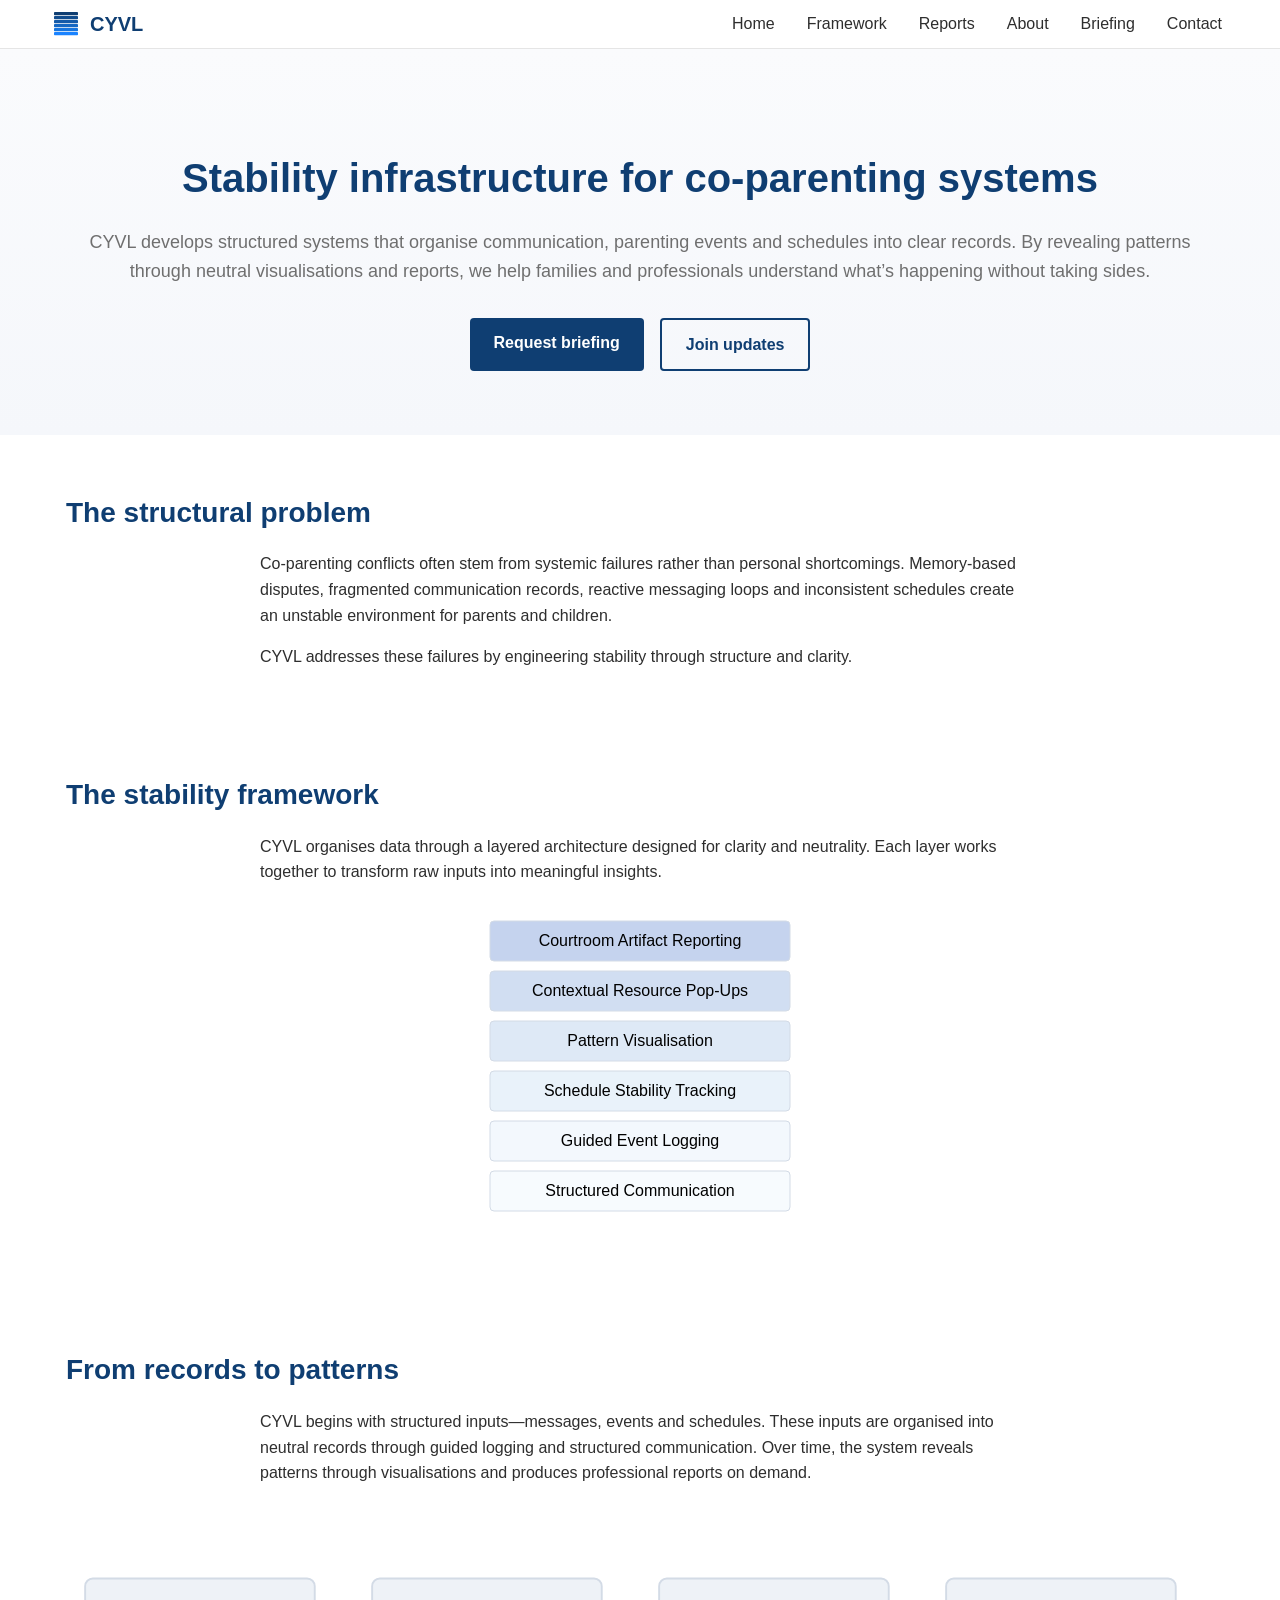
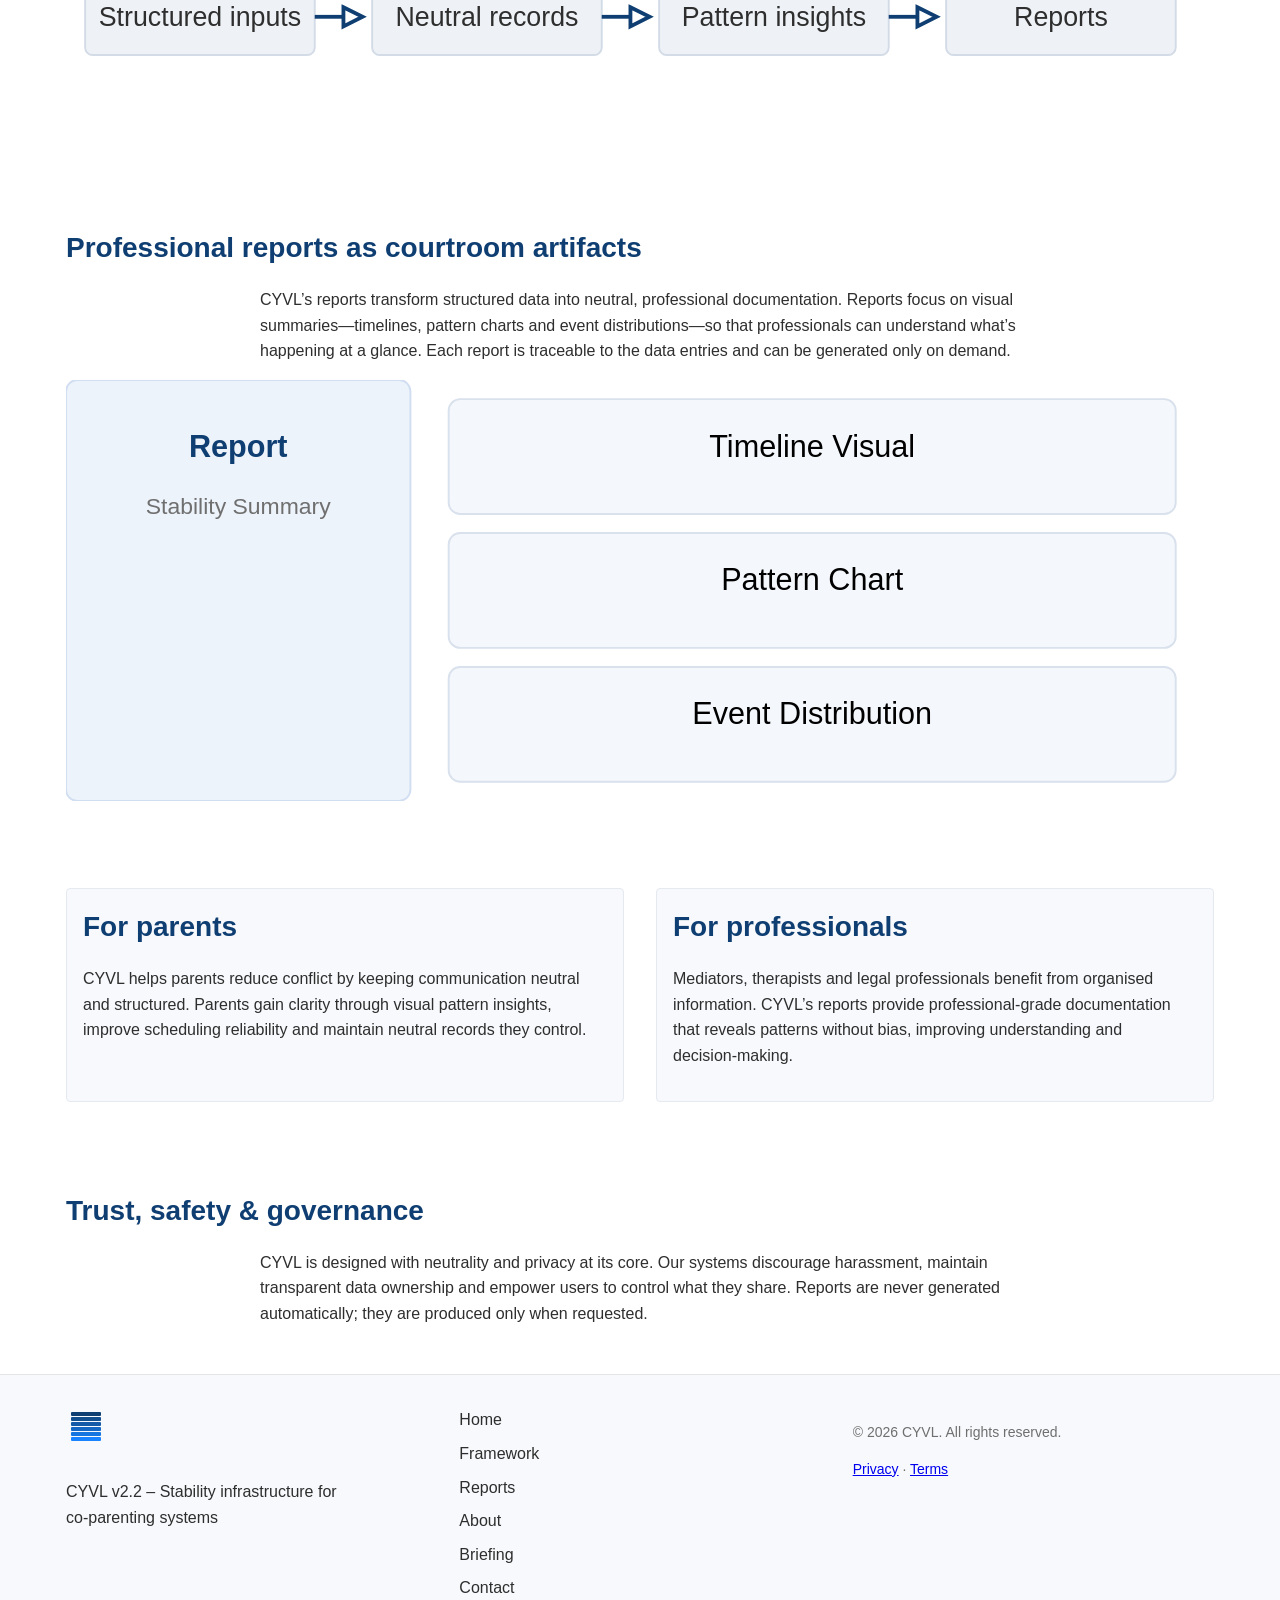
==== website/index.html @ 4f50bec2 "Add files via upload" ====
<!DOCTYPE html>
<html lang="en">
  <head>
    <meta charset="UTF-8">
    <meta http-equiv="X-UA-Compatible" content="IE=edge">
    <meta name="viewport" content="width=device-width, initial-scale=1.0">
    <title>CYVL – Stability Infrastructure for Co‑Parenting Systems</title>
    <meta name="description" content="Learn about CYVL’s structured approach to improving stability in co‑parenting systems through neutral communication, guided event logging, schedule tracking, pattern visualisation, contextual resources and professional reporting.">
    <!-- Open Graph Metadata -->
    <meta property="og:title" content="CYVL – Stability Infrastructure for Co‑Parenting Systems">
    <meta property="og:description" content="CYVL organises communication, schedules and events into structured data to reveal patterns and produce neutral, professional reports.">
    <meta property="og:type" content="website">
    <meta property="og:url" content="https://cyvl.org/">
    <meta property="og:image" content="/assets/cyvl-og.png">
    <link rel="icon" type="image/svg+xml" href="assets/favicon.svg">
    <link rel="stylesheet" href="styles.css">
    <!-- Structured Data -->
    <script type="application/ld+json">
    {
      "@context": "http://schema.org",
      "@type": "Organization",
      "name": "CYVL",
      "url": "https://cyvl.org/",
      "description": "CYVL develops structured systems that improve stability in co‑parenting by organising communication, schedules and events into neutral, pattern‑focused reports.",
      "sameAs": []
    }
    </script>
  </head>
  <body>
    <header class="site-header">
      <div class="container nav-container">
        <a href="index.html" class="brand">
          <img src="assets/logo.svg" alt="CYVL Logo" class="logo"/>
          <span class="brand-name">CYVL</span>
        </a>
        <nav class="nav">
          <ul>
            <li><a href="index.html">Home</a></li>
            <li><a href="framework.html">Framework</a></li>
            <li><a href="reports.html">Reports</a></li>
            <li><a href="about.html">About</a></li>
            <li><a href="briefing.html">Briefing</a></li>
            <li><a href="contact.html">Contact</a></li>
          </ul>
        </nav>
      </div>
    </header>
    <!-- Hero Section -->
    <main>
      <section class="hero">
        <div class="container hero-content">
          <h1>Stability infrastructure for co‑parenting systems</h1>
          <p>CYVL develops structured systems that organise communication, parenting events and schedules into clear records. By revealing patterns through neutral visualisations and reports, we help families and professionals understand what’s happening without taking sides.</p>
          <div class="cta-wrapper">
            <a class="btn primary" href="briefing.html">Request briefing</a>
            <a class="btn secondary" href="contact.html#updates">Join updates</a>
          </div>
        </div>
      </section>
      <!-- Structural Problem -->
      <section class="problem">
        <div class="container">
          <h2>The structural problem</h2>
          <p>Co‑parenting conflicts often stem from systemic failures rather than personal shortcomings. Memory‑based disputes, fragmented communication records, reactive messaging loops and inconsistent schedules create an unstable environment for parents and children.</p>
          <p>CYVL addresses these failures by engineering stability through structure and clarity.</p>
        </div>
      </section>
      <!-- Framework Introduction -->
      <section class="framework-intro">
        <div class="container">
          <h2>The stability framework</h2>
          <p>CYVL organises data through a layered architecture designed for clarity and neutrality. Each layer works together to transform raw inputs into meaningful insights.</p>
          <div class="diagram-container">
            <!-- Six-layer stack diagram -->
            <svg class="stack-diagram" viewBox="0 0 400 360" aria-labelledby="diagramTitle">
              <title id="diagramTitle">CYVL system layers</title>
              <!-- Background boxes -->
              <rect x="50" y="20" width="300" height="40" rx="4" class="layer layer6"/>
              <rect x="50" y="70" width="300" height="40" rx="4" class="layer layer5"/>
              <rect x="50" y="120" width="300" height="40" rx="4" class="layer layer4"/>
              <rect x="50" y="170" width="300" height="40" rx="4" class="layer layer3"/>
              <rect x="50" y="220" width="300" height="40" rx="4" class="layer layer2"/>
              <rect x="50" y="270" width="300" height="40" rx="4" class="layer layer1"/>
              <!-- Layer labels -->
              <text x="200" y="45" text-anchor="middle">Courtroom Artifact Reporting</text>
              <text x="200" y="95" text-anchor="middle">Contextual Resource Pop‑Ups</text>
              <text x="200" y="145" text-anchor="middle">Pattern Visualisation</text>
              <text x="200" y="195" text-anchor="middle">Schedule Stability Tracking</text>
              <text x="200" y="245" text-anchor="middle">Guided Event Logging</text>
              <text x="200" y="295" text-anchor="middle">Structured Communication</text>
            </svg>
          </div>
        </div>
      </section>
      <!-- How it works -->
      <section class="how-it-works">
        <div class="container">
          <h2>From records to patterns</h2>
          <p>CYVL begins with structured inputs—messages, events and schedules. These inputs are organised into neutral records through guided logging and structured communication. Over time, the system reveals patterns through visualisations and produces professional reports on demand.</p>
          <div class="pipeline-diagram">
            <svg viewBox="0 0 600 120" aria-labelledby="pipelineTitle" class="pipeline-svg">
              <title id="pipelineTitle">Data flow pipeline</title>
              <!-- Boxes -->
              <rect x="10" y="40" width="120" height="40" rx="4" class="pipeline-box"/>
              <rect x="160" y="40" width="120" height="40" rx="4" class="pipeline-box"/>
              <rect x="310" y="40" width="120" height="40" rx="4" class="pipeline-box"/>
              <rect x="460" y="40" width="120" height="40" rx="4" class="pipeline-box"/>
              <!-- Labels -->
              <text x="70" y="65" text-anchor="middle">Structured inputs</text>
              <text x="220" y="65" text-anchor="middle">Neutral records</text>
              <text x="370" y="65" text-anchor="middle">Pattern insights</text>
              <text x="520" y="65" text-anchor="middle">Reports</text>
              <!-- Arrows -->
              <polyline points="130,60 145,60" class="arrow"/>
              <polyline points="280,60 295,60" class="arrow"/>
              <polyline points="430,60 445,60" class="arrow"/>
              <polygon points="145,55 155,60 145,65" class="arrow"/>
              <polygon points="295,55 305,60 295,65" class="arrow"/>
              <polygon points="445,55 455,60 445,65" class="arrow"/>
            </svg>
          </div>
        </div>
      </section>
      <!-- Reports as moat -->
      <section class="reports-moat">
        <div class="container">
          <h2>Professional reports as courtroom artifacts</h2>
          <p>CYVL’s reports transform structured data into neutral, professional documentation. Reports focus on visual summaries—timelines, pattern charts and event distributions—so that professionals can understand what’s happening at a glance. Each report is traceable to the data entries and can be generated only on demand.</p>
          <div class="report-preview">
            <svg viewBox="0 0 600 220" class="report-svg" aria-labelledby="reportTitle">
              <title id="reportTitle">Report preview illustration</title>
              <!-- Cover -->
              <rect x="0" y="0" width="180" height="220" rx="6" class="report-cover"/>
              <text x="90" y="40" text-anchor="middle" class="report-title">Report</text>
              <text x="90" y="70" text-anchor="middle" class="report-subtitle">Stability Summary</text>
              <!-- Timeline panel -->
              <rect x="200" y="10" width="380" height="60" rx="6" class="report-panel"/>
              <text x="390" y="40" text-anchor="middle">Timeline Visual</text>
              <!-- Pattern panel -->
              <rect x="200" y="80" width="380" height="60" rx="6" class="report-panel"/>
              <text x="390" y="110" text-anchor="middle">Pattern Chart</text>
              <!-- Events panel -->
              <rect x="200" y="150" width="380" height="60" rx="6" class="report-panel"/>
              <text x="390" y="180" text-anchor="middle">Event Distribution</text>
            </svg>
          </div>
        </div>
      </section>
      <!-- Who it serves -->
      <section class="audience">
        <div class="container audience-grid">
          <div class="audience-item">
            <h2>For parents</h2>
            <p>CYVL helps parents reduce conflict by keeping communication neutral and structured. Parents gain clarity through visual pattern insights, improve scheduling reliability and maintain neutral records they control.</p>
          </div>
          <div class="audience-item">
            <h2>For professionals</h2>
            <p>Mediators, therapists and legal professionals benefit from organised information. CYVL’s reports provide professional‑grade documentation that reveals patterns without bias, improving understanding and decision‑making.</p>
          </div>
        </div>
      </section>
      <!-- Trust and Governance -->
      <section class="trust">
        <div class="container">
          <h2>Trust, safety &amp; governance</h2>
          <p>CYVL is designed with neutrality and privacy at its core. Our systems discourage harassment, maintain transparent data ownership and empower users to control what they share. Reports are never generated automatically; they are produced only when requested.</p>
        </div>
      </section>
    </main>
    <footer class="site-footer">
      <div class="container footer-content">
        <div class="footer-brand">
          <img src="assets/logo.svg" alt="CYVL logo" class="footer-logo"/>
          <p>CYVL v2.2 – Stability infrastructure for co‑parenting systems</p>
        </div>
        <nav class="footer-nav">
          <ul>
            <li><a href="index.html">Home</a></li>
            <li><a href="framework.html">Framework</a></li>
            <li><a href="reports.html">Reports</a></li>
            <li><a href="about.html">About</a></li>
            <li><a href="briefing.html">Briefing</a></li>
            <li><a href="contact.html">Contact</a></li>
          </ul>
        </nav>
        <div class="footer-info">
          <p>© <span id="year">2026</span> CYVL. All rights reserved.</p>
          <p><a href="legal/privacy.html">Privacy</a> · <a href="legal/terms.html">Terms</a></p>
        </div>
      </div>
    </footer>
    <script src="script.js"></script>
  </body>
</html>
---- website/styles.css ----
/* CYVL Stylesheet */

/* Design system variables */
:root {
  --color-bg: #ffffff;
  --color-primary: #0f3e72;
  --color-secondary: #1567c3;
  --color-accent: #1a83ff;
  --color-text: #2e2e2e;
  --color-muted: #6f6f6f;
  --color-border: #e5e5e5;
  --font-family-base: -apple-system, BlinkMacSystemFont, "Segoe UI", Roboto, "Helvetica Neue", Arial, sans-serif;
  --font-size-base: 16px;
  --line-height-base: 1.6;
  --max-width: 1180px;
  --spacing-sm: 0.5rem;
  --spacing-md: 1rem;
  --spacing-lg: 2rem;
  --spacing-xl: 4rem;
}

* {
  box-sizing: border-box;
}

html, body {
  margin: 0;
  padding: 0;
  background: var(--color-bg);
  color: var(--color-text);
  font-family: var(--font-family-base);
  font-size: var(--font-size-base);
  line-height: var(--line-height-base);
}

img {
  max-width: 100%;
  height: auto;
}

.container {
  width: 100%;
  max-width: var(--max-width);
  margin: 0 auto;
  padding: 0 var(--spacing-md);
}

/* Header */
.site-header {
  background: var(--color-bg);
  border-bottom: 1px solid var(--color-border);
  position: sticky;
  top: 0;
  width: 100%;
  z-index: 100;
}
.nav-container {
  display: flex;
  align-items: center;
  justify-content: space-between;
  padding: var(--spacing-sm) 0;
}
.brand {
  display: flex;
  align-items: center;
  text-decoration: none;
  color: var(--color-primary);
  font-weight: bold;
  font-size: 1.25rem;
}
.brand .logo {
  width: 32px;
  height: 32px;
  margin-right: var(--spacing-sm);
}
.nav ul {
  list-style: none;
  margin: 0;
  padding: 0;
  display: flex;
  gap: var(--spacing-md);
}
.nav li a {
  text-decoration: none;
  color: var(--color-text);
  font-weight: 500;
  padding: var(--spacing-sm) var(--spacing-sm);
}
.nav li a.active,
.nav li a:hover {
  color: var(--color-primary);
}

/* Hero */
.hero {
  padding: var(--spacing-xl) 0;
  background: linear-gradient(180deg, #fafbfd 0%, #f5f7fb 100%);
  text-align: center;
}
.hero-content h1 {
  font-size: 2.5rem;
  margin-bottom: var(--spacing-md);
  color: var(--color-primary);
}
.hero-content p {
  font-size: 1.125rem;
  color: var(--color-muted);
  margin-bottom: var(--spacing-lg);
}
.btn {
  display: inline-block;
  padding: 0.75rem 1.5rem;
  border-radius: 4px;
  text-decoration: none;
  font-weight: 600;
  transition: background-color 0.2s, color 0.2s;
}
.btn.primary {
  background: var(--color-primary);
  color: #ffffff;
}
.btn.primary:hover {
  background: var(--color-secondary);
}
.btn.secondary {
  border: 2px solid var(--color-primary);
  color: var(--color-primary);
}
.btn.secondary:hover {
  background: var(--color-primary);
  color: #ffffff;
}
.cta-wrapper {
  display: flex;
  justify-content: center;
  gap: var(--spacing-md);
}

/* Sections */
section {
  padding: var(--spacing-lg) 0;
}
h2 {
  font-size: 1.75rem;
  margin-bottom: var(--spacing-md);
  color: var(--color-primary);
}
h3 {
  font-size: 1.375rem;
  margin-top: var(--spacing-md);
  color: var(--color-primary);
}

/* Problem & Others */
.problem p,
.framework-intro p,
.how-it-works p,
.reports-moat p,
.audience p,
.trust p {
  max-width: 760px;
  margin: 0 auto var(--spacing-md);
  color: var(--color-text);
}

/* Diagram styling */
.diagram-container {
  display: flex;
  justify-content: center;
  margin-top: var(--spacing-md);
}
.stack-diagram {
  max-width: 400px;
}
.layer {
  fill: #eef2f7;
  stroke: #d3dbe6;
  stroke-width: 1;
}
.layer6 { fill: #c5d3ee; }
.layer5 { fill: #d1def2; }
.layer4 { fill: #dee9f6; }
.layer3 { fill: #e9f2fa; }
.layer2 { fill: #f3f8fd; }
.layer1 { fill: #f7fbfe; }
.pipeline-svg .pipeline-box {
  fill: #eef2f7;
  stroke: #d3dbe6;
  stroke-width: 1;
}
.pipeline-svg .arrow {
  stroke: var(--color-primary);
  stroke-width: 2;
  fill: none;
}
.pipeline-svg text {
  fill: var(--color-text);
  font-size: 0.875rem;
}
.report-svg .report-cover {
  fill: #edf3fa;
  stroke: #d1def2;
  stroke-width: 1;
}
.report-svg .report-panel {
  fill: #f4f7fb;
  stroke: #d9e1ed;
  stroke-width: 1;
}
.report-svg .report-title {
  fill: var(--color-primary);
  font-size: 1rem;
  font-weight: 600;
}
.report-svg .report-subtitle {
  fill: var(--color-muted);
  font-size: 0.75rem;
}

/* Audience grid */
.audience-grid {
  display: grid;
  grid-template-columns: repeat(auto-fit, minmax(280px, 1fr));
  gap: var(--spacing-lg);
  margin-top: var(--spacing-md);
}
.audience-item {
  background: #f7f9fc;
  padding: var(--spacing-md);
  border-radius: 4px;
  border: 1px solid #e5eaf1;
}
.audience-item h2 {
  margin-top: 0;
}

/* Footer */
.site-footer {
  background: #f7f9fc;
  border-top: 1px solid var(--color-border);
  padding: var(--spacing-lg) 0;
}
.footer-content {
  display: grid;
  grid-template-columns: repeat(auto-fit, minmax(250px, 1fr));
  gap: var(--spacing-lg);
  align-items: flex-start;
}
.footer-logo {
  width: 40px;
  margin-bottom: var(--spacing-sm);
}
.footer-nav ul {
  list-style: none;
  padding: 0;
  margin: 0;
}
.footer-nav li a {
  text-decoration: none;
  color: var(--color-text);
  display: block;
  margin-bottom: var(--spacing-sm);
}
.footer-nav li a:hover {
  color: var(--color-primary);
}
.footer-info {
  font-size: 0.875rem;
  color: var(--color-muted);
}

/* Forms */
.contact-form {
  display: flex;
  flex-direction: column;
  gap: var(--spacing-md);
  max-width: 600px;
}
.contact-form input,
.contact-form textarea {
  padding: 0.5rem;
  border-radius: 4px;
  border: 1px solid var(--color-border);
  font-family: var(--font-family-base);
  font-size: 1rem;
}
.contact-form button {
  align-self: flex-start;
}

/* Layers details */
.layer-details .layer-item {
  margin-bottom: var(--spacing-lg);
  max-width: 760px;
}
.layer-details .layer-item h3 {
  margin-top: 0;
}

/* Report page list */
.report-features {
  list-style: none;
  padding: 0;
  margin: 0;
}
.report-features li {
  margin-bottom: var(--spacing-md);
}

/* Principles list */
.principle-list {
  list-style: none;
  padding: 0;
}
.principle-list li {
  margin-bottom: var(--spacing-md);
}

/* Legal content */
.legal-content {
  color: var(--color-text);
}

/* Responsive adjustments */
@media (max-width: 768px) {
  .hero-content h1 {
    font-size: 2rem;
  }
  .container {
    padding: 0 var(--spacing-sm);
  }
  .nav ul {
    gap: var(--spacing-sm);
  }
  .footer-content {
    grid-template-columns: 1fr;
  }
  .audience-grid {
    grid-template-columns: 1fr;
  }
}
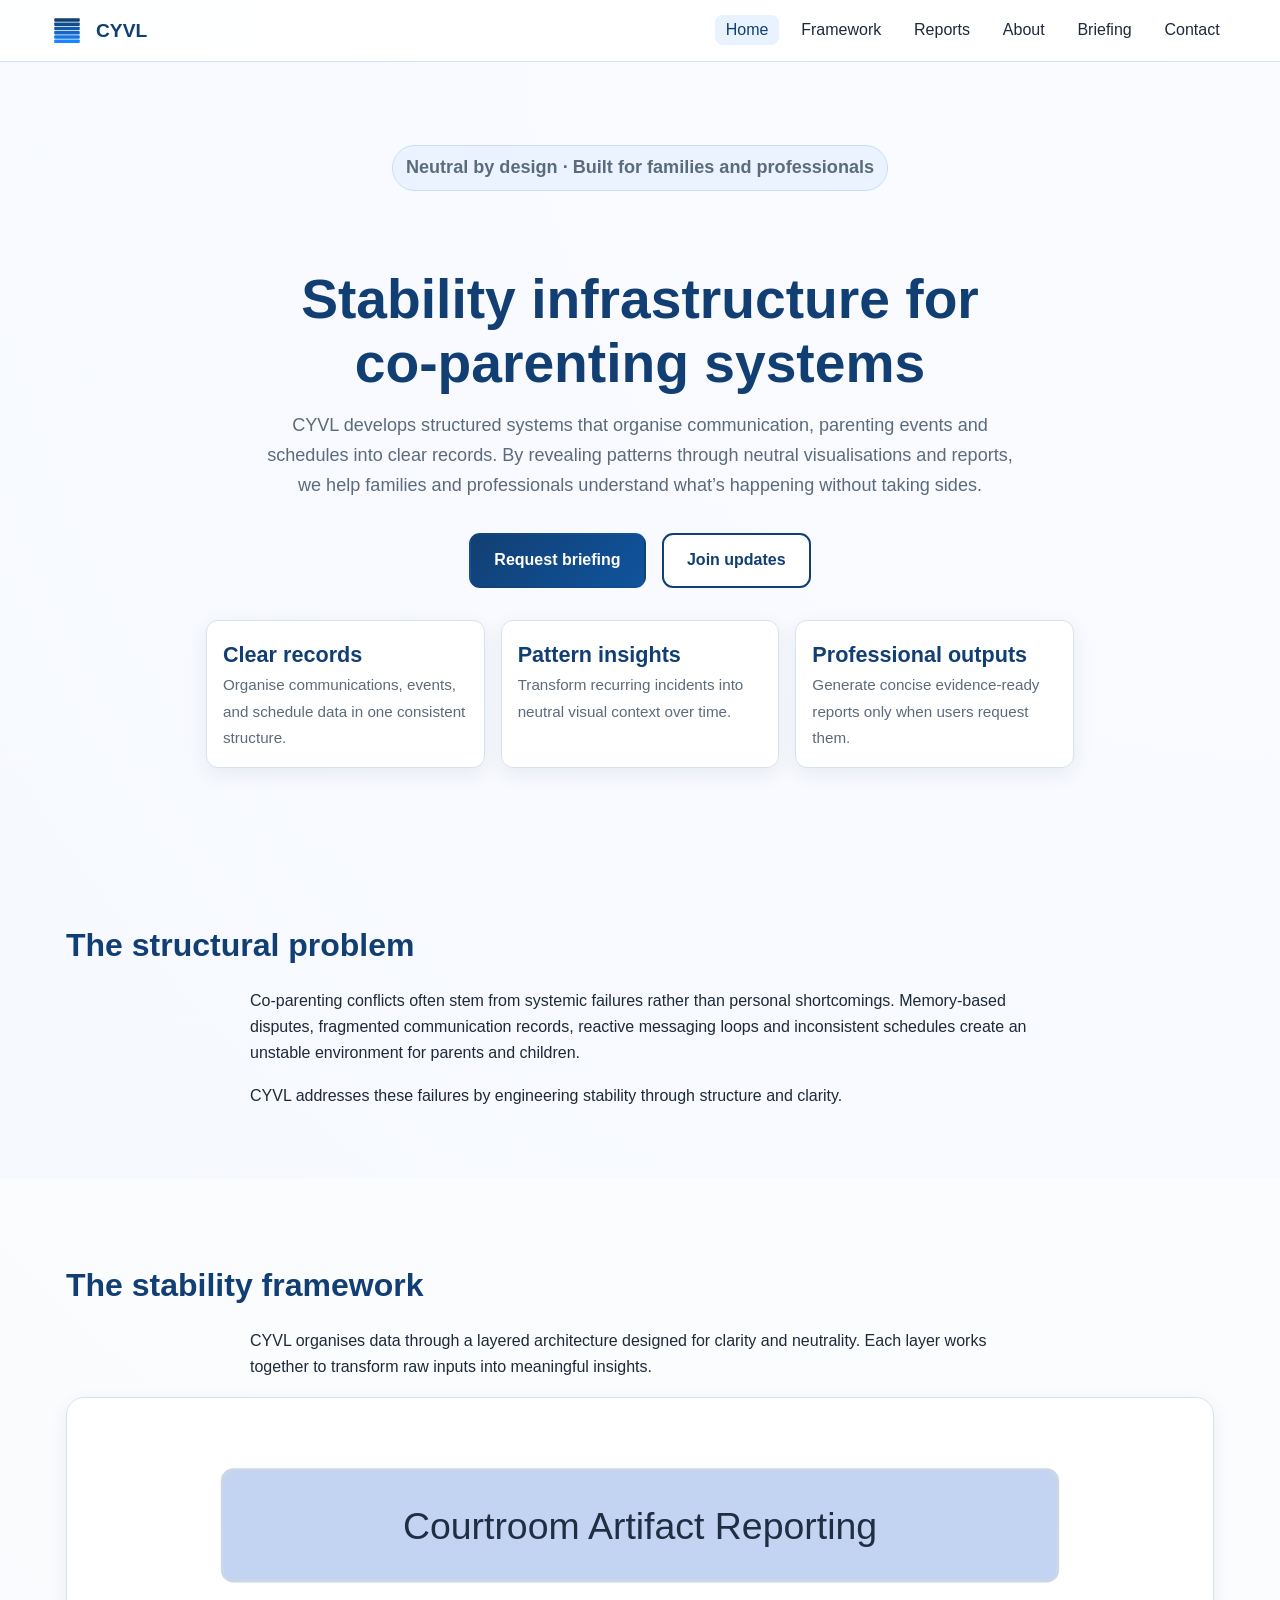
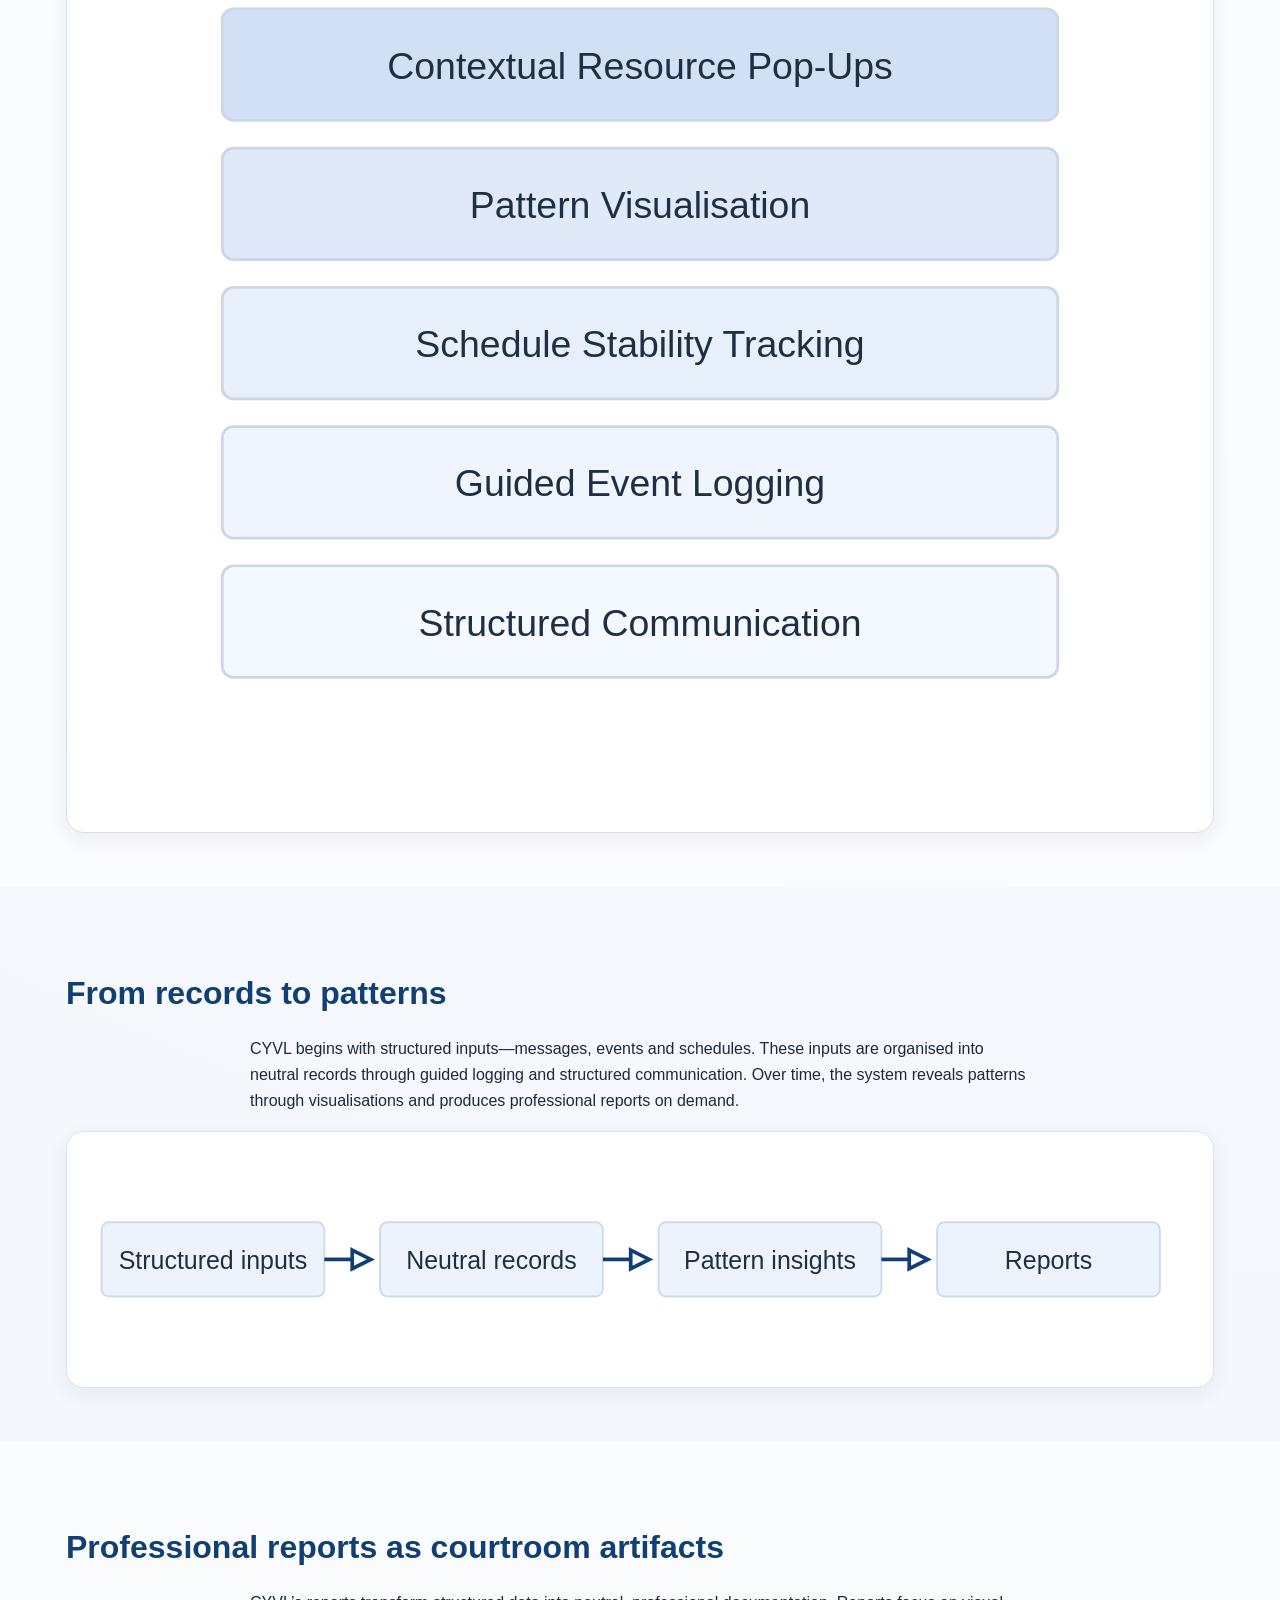
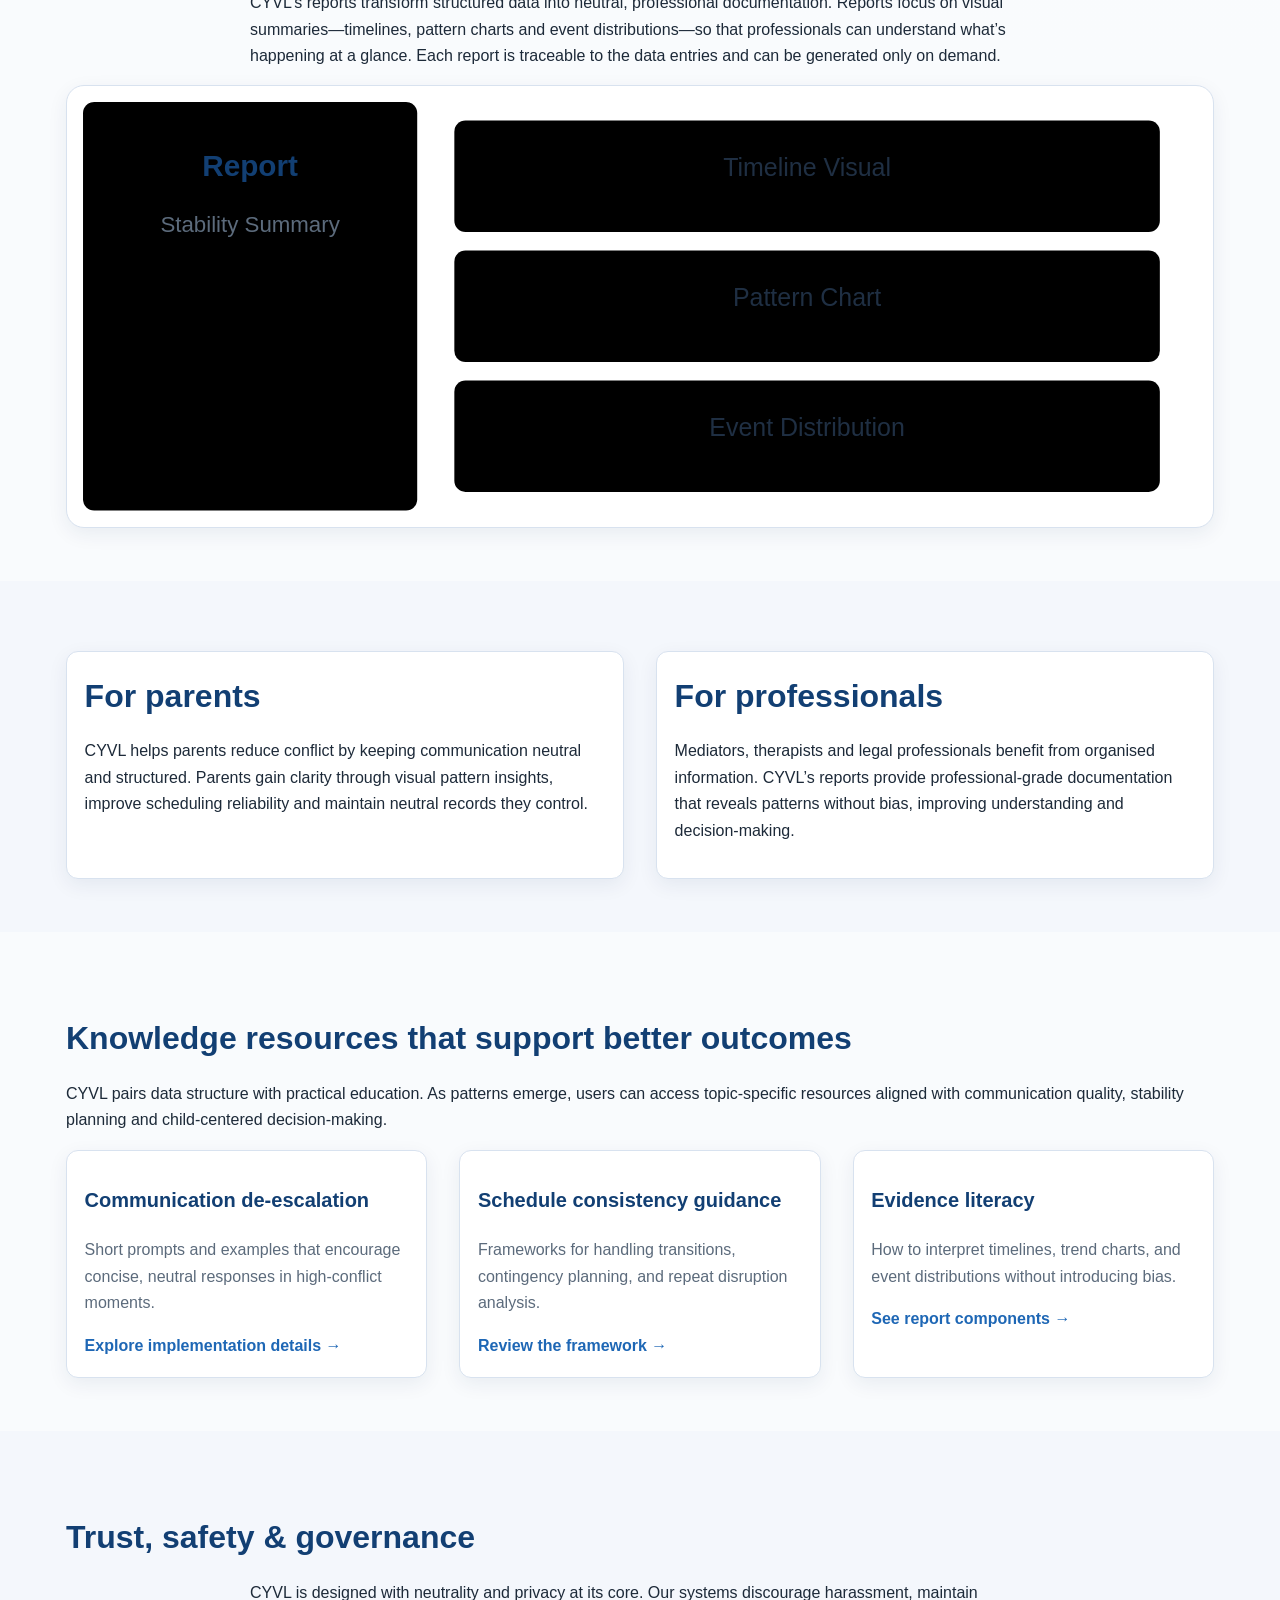
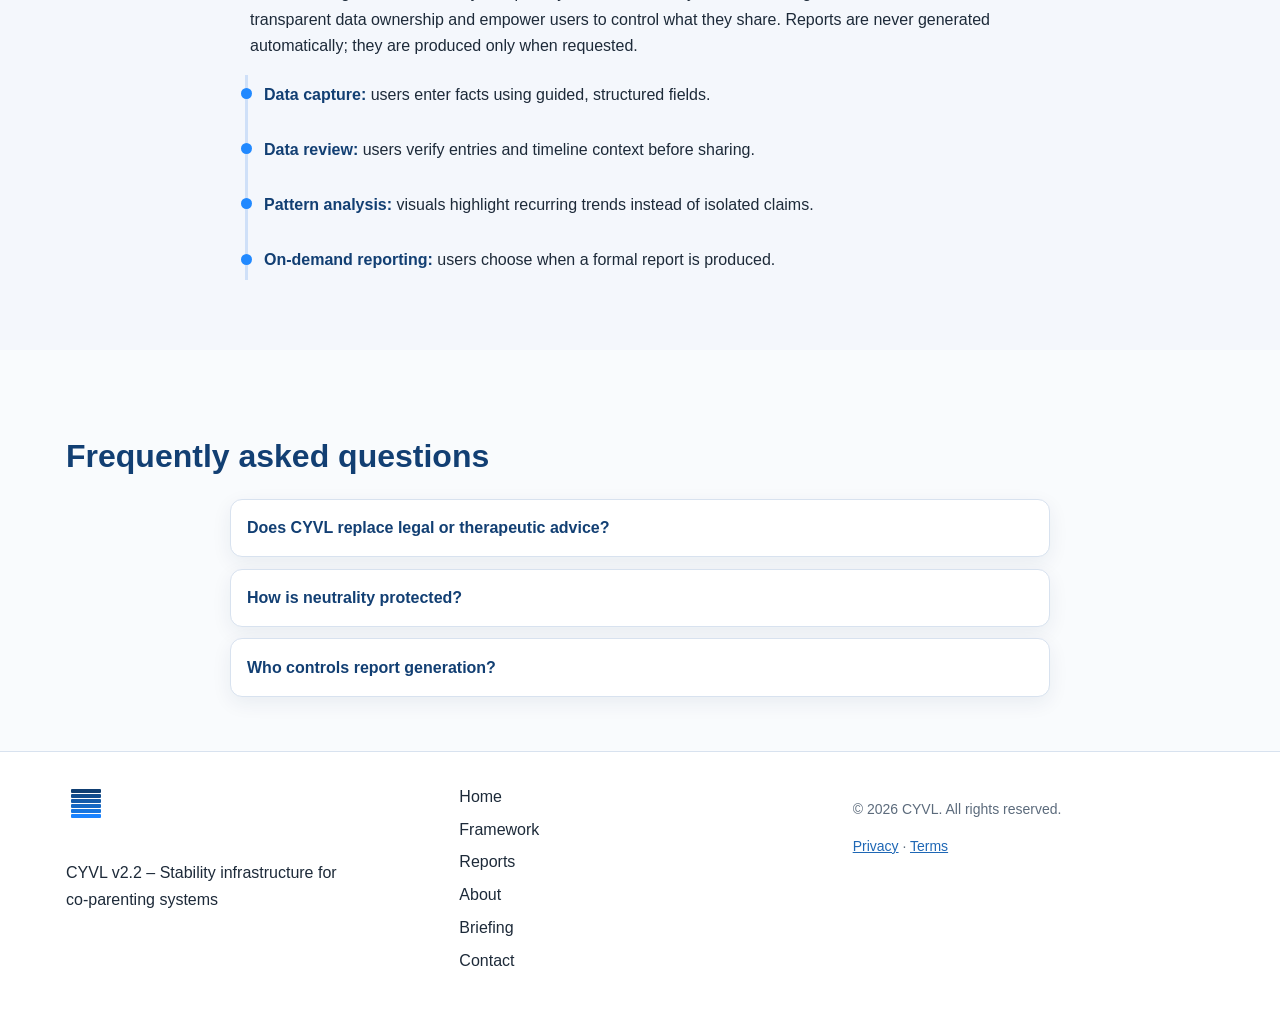
==== commit aef5100d: "Add native Windows dev preview launchers" ====
--- a/website/index.html
+++ b/website/index.html
@@ -6,7 +6,6 @@
     <meta name="viewport" content="width=device-width, initial-scale=1.0">
     <title>CYVL – Stability Infrastructure for Co‑Parenting Systems</title>
     <meta name="description" content="Learn about CYVL’s structured approach to improving stability in co‑parenting systems through neutral communication, guided event logging, schedule tracking, pattern visualisation, contextual resources and professional reporting.">
-    <!-- Open Graph Metadata -->
     <meta property="og:title" content="CYVL – Stability Infrastructure for Co‑Parenting Systems">
     <meta property="og:description" content="CYVL organises communication, schedules and events into structured data to reveal patterns and produce neutral, professional reports.">
     <meta property="og:type" content="website">
@@ -14,7 +13,6 @@
     <meta property="og:image" content="/assets/cyvl-og.png">
     <link rel="icon" type="image/svg+xml" href="assets/favicon.svg">
     <link rel="stylesheet" href="styles.css">
-    <!-- Structured Data -->
     <script type="application/ld+json">
     {
       "@context": "http://schema.org",
@@ -30,12 +28,13 @@
     <header class="site-header">
       <div class="container nav-container">
         <a href="index.html" class="brand">
-          <img src="assets/logo.svg" alt="CYVL Logo" class="logo"/>
+          <img src="assets/logo.svg" alt="CYVL Logo" class="logo">
           <span class="brand-name">CYVL</span>
         </a>
-        <nav class="nav">
+        <button class="menu-toggle" type="button" aria-expanded="false" aria-controls="site-nav">Menu</button>
+        <nav class="nav" id="site-nav">
           <ul>
-            <li><a href="index.html">Home</a></li>
+            <li><a href="index.html" class="active">Home</a></li>
             <li><a href="framework.html">Framework</a></li>
             <li><a href="reports.html">Reports</a></li>
             <li><a href="about.html">About</a></li>
@@ -45,43 +44,55 @@
         </nav>
       </div>
     </header>
-    <!-- Hero Section -->
+
     <main>
-      <section class="hero">
+      <section class="hero reveal">
         <div class="container hero-content">
+          <p class="badge">Neutral by design · Built for families and professionals</p>
           <h1>Stability infrastructure for co‑parenting systems</h1>
           <p>CYVL develops structured systems that organise communication, parenting events and schedules into clear records. By revealing patterns through neutral visualisations and reports, we help families and professionals understand what’s happening without taking sides.</p>
           <div class="cta-wrapper">
             <a class="btn primary" href="briefing.html">Request briefing</a>
             <a class="btn secondary" href="contact.html#updates">Join updates</a>
           </div>
-        </div>
-      </section>
-      <!-- Structural Problem -->
-      <section class="problem">
+          <div class="metric-strip" aria-label="CYVL value highlights">
+            <article class="metric">
+              <strong>Clear records</strong>
+              <span>Organise communications, events, and schedule data in one consistent structure.</span>
+            </article>
+            <article class="metric">
+              <strong>Pattern insights</strong>
+              <span>Transform recurring incidents into neutral visual context over time.</span>
+            </article>
+            <article class="metric">
+              <strong>Professional outputs</strong>
+              <span>Generate concise evidence-ready reports only when users request them.</span>
+            </article>
+          </div>
+        </div>
+      </section>
+
+      <section class="problem reveal">
         <div class="container">
           <h2>The structural problem</h2>
           <p>Co‑parenting conflicts often stem from systemic failures rather than personal shortcomings. Memory‑based disputes, fragmented communication records, reactive messaging loops and inconsistent schedules create an unstable environment for parents and children.</p>
           <p>CYVL addresses these failures by engineering stability through structure and clarity.</p>
         </div>
       </section>
-      <!-- Framework Introduction -->
-      <section class="framework-intro">
+
+      <section class="framework-intro reveal">
         <div class="container">
           <h2>The stability framework</h2>
           <p>CYVL organises data through a layered architecture designed for clarity and neutrality. Each layer works together to transform raw inputs into meaningful insights.</p>
           <div class="diagram-container">
-            <!-- Six-layer stack diagram -->
             <svg class="stack-diagram" viewBox="0 0 400 360" aria-labelledby="diagramTitle">
               <title id="diagramTitle">CYVL system layers</title>
-              <!-- Background boxes -->
               <rect x="50" y="20" width="300" height="40" rx="4" class="layer layer6"/>
               <rect x="50" y="70" width="300" height="40" rx="4" class="layer layer5"/>
               <rect x="50" y="120" width="300" height="40" rx="4" class="layer layer4"/>
               <rect x="50" y="170" width="300" height="40" rx="4" class="layer layer3"/>
               <rect x="50" y="220" width="300" height="40" rx="4" class="layer layer2"/>
               <rect x="50" y="270" width="300" height="40" rx="4" class="layer layer1"/>
-              <!-- Layer labels -->
               <text x="200" y="45" text-anchor="middle">Courtroom Artifact Reporting</text>
               <text x="200" y="95" text-anchor="middle">Contextual Resource Pop‑Ups</text>
               <text x="200" y="145" text-anchor="middle">Pattern Visualisation</text>
@@ -92,25 +103,22 @@
           </div>
         </div>
       </section>
-      <!-- How it works -->
-      <section class="how-it-works">
+
+      <section class="how-it-works reveal">
         <div class="container">
           <h2>From records to patterns</h2>
           <p>CYVL begins with structured inputs—messages, events and schedules. These inputs are organised into neutral records through guided logging and structured communication. Over time, the system reveals patterns through visualisations and produces professional reports on demand.</p>
           <div class="pipeline-diagram">
             <svg viewBox="0 0 600 120" aria-labelledby="pipelineTitle" class="pipeline-svg">
               <title id="pipelineTitle">Data flow pipeline</title>
-              <!-- Boxes -->
               <rect x="10" y="40" width="120" height="40" rx="4" class="pipeline-box"/>
               <rect x="160" y="40" width="120" height="40" rx="4" class="pipeline-box"/>
               <rect x="310" y="40" width="120" height="40" rx="4" class="pipeline-box"/>
               <rect x="460" y="40" width="120" height="40" rx="4" class="pipeline-box"/>
-              <!-- Labels -->
               <text x="70" y="65" text-anchor="middle">Structured inputs</text>
               <text x="220" y="65" text-anchor="middle">Neutral records</text>
               <text x="370" y="65" text-anchor="middle">Pattern insights</text>
               <text x="520" y="65" text-anchor="middle">Reports</text>
-              <!-- Arrows -->
               <polyline points="130,60 145,60" class="arrow"/>
               <polyline points="280,60 295,60" class="arrow"/>
               <polyline points="430,60 445,60" class="arrow"/>
@@ -121,33 +129,29 @@
           </div>
         </div>
       </section>
-      <!-- Reports as moat -->
-      <section class="reports-moat">
+
+      <section class="reports-moat reveal">
         <div class="container">
           <h2>Professional reports as courtroom artifacts</h2>
           <p>CYVL’s reports transform structured data into neutral, professional documentation. Reports focus on visual summaries—timelines, pattern charts and event distributions—so that professionals can understand what’s happening at a glance. Each report is traceable to the data entries and can be generated only on demand.</p>
           <div class="report-preview">
             <svg viewBox="0 0 600 220" class="report-svg" aria-labelledby="reportTitle">
               <title id="reportTitle">Report preview illustration</title>
-              <!-- Cover -->
               <rect x="0" y="0" width="180" height="220" rx="6" class="report-cover"/>
               <text x="90" y="40" text-anchor="middle" class="report-title">Report</text>
               <text x="90" y="70" text-anchor="middle" class="report-subtitle">Stability Summary</text>
-              <!-- Timeline panel -->
               <rect x="200" y="10" width="380" height="60" rx="6" class="report-panel"/>
               <text x="390" y="40" text-anchor="middle">Timeline Visual</text>
-              <!-- Pattern panel -->
               <rect x="200" y="80" width="380" height="60" rx="6" class="report-panel"/>
               <text x="390" y="110" text-anchor="middle">Pattern Chart</text>
-              <!-- Events panel -->
               <rect x="200" y="150" width="380" height="60" rx="6" class="report-panel"/>
               <text x="390" y="180" text-anchor="middle">Event Distribution</text>
             </svg>
           </div>
         </div>
       </section>
-      <!-- Who it serves -->
-      <section class="audience">
+
+      <section class="audience reveal">
         <div class="container audience-grid">
           <div class="audience-item">
             <h2>For parents</h2>
@@ -159,18 +163,69 @@
           </div>
         </div>
       </section>
-      <!-- Trust and Governance -->
-      <section class="trust">
+
+      <section class="resources reveal">
+        <div class="container">
+          <h2>Knowledge resources that support better outcomes</h2>
+          <p>CYVL pairs data structure with practical education. As patterns emerge, users can access topic-specific resources aligned with communication quality, stability planning and child-centered decision-making.</p>
+          <div class="resource-grid">
+            <article class="resource-card">
+              <h3>Communication de-escalation</h3>
+              <p>Short prompts and examples that encourage concise, neutral responses in high-conflict moments.</p>
+              <a href="briefing.html">Explore implementation details →</a>
+            </article>
+            <article class="resource-card">
+              <h3>Schedule consistency guidance</h3>
+              <p>Frameworks for handling transitions, contingency planning, and repeat disruption analysis.</p>
+              <a href="framework.html">Review the framework →</a>
+            </article>
+            <article class="resource-card">
+              <h3>Evidence literacy</h3>
+              <p>How to interpret timelines, trend charts, and event distributions without introducing bias.</p>
+              <a href="reports.html">See report components →</a>
+            </article>
+          </div>
+        </div>
+      </section>
+
+      <section class="trust reveal">
         <div class="container">
           <h2>Trust, safety &amp; governance</h2>
           <p>CYVL is designed with neutrality and privacy at its core. Our systems discourage harassment, maintain transparent data ownership and empower users to control what they share. Reports are never generated automatically; they are produced only when requested.</p>
+          <ul class="timeline" aria-label="CYVL governance timeline">
+            <li><strong>Data capture:</strong> users enter facts using guided, structured fields.</li>
+            <li><strong>Data review:</strong> users verify entries and timeline context before sharing.</li>
+            <li><strong>Pattern analysis:</strong> visuals highlight recurring trends instead of isolated claims.</li>
+            <li><strong>On-demand reporting:</strong> users choose when a formal report is produced.</li>
+          </ul>
+        </div>
+      </section>
+
+      <section class="faq reveal">
+        <div class="container">
+          <h2>Frequently asked questions</h2>
+          <div class="faq-list">
+            <details class="faq-item">
+              <summary>Does CYVL replace legal or therapeutic advice?</summary>
+              <p>No. CYVL provides structured records and neutral pattern visibility that can support decision-making. It does not replace legal, clinical, or mediation professionals.</p>
+            </details>
+            <details class="faq-item">
+              <summary>How is neutrality protected?</summary>
+              <p>CYVL is designed around structured fields, consistent categories, and visual pattern analysis to reduce subjective storytelling and one-sided interpretation.</p>
+            </details>
+            <details class="faq-item">
+              <summary>Who controls report generation?</summary>
+              <p>Users control report creation. Reports are generated only on request and remain traceable to underlying records.</p>
+            </details>
+          </div>
         </div>
       </section>
     </main>
+
     <footer class="site-footer">
       <div class="container footer-content">
         <div class="footer-brand">
-          <img src="assets/logo.svg" alt="CYVL logo" class="footer-logo"/>
+          <img src="assets/logo.svg" alt="CYVL logo" class="footer-logo">
           <p>CYVL v2.2 – Stability infrastructure for co‑parenting systems</p>
         </div>
         <nav class="footer-nav">
@@ -191,4 +246,4 @@
     </footer>
     <script src="script.js"></script>
   </body>
-</html>+</html>
--- a/website/styles.css
+++ b/website/styles.css
@@ -1,19 +1,26 @@
 /* CYVL Stylesheet */
 
-/* Design system variables */
 :root {
-  --color-bg: #ffffff;
-  --color-primary: #0f3e72;
-  --color-secondary: #1567c3;
-  --color-accent: #1a83ff;
-  --color-text: #2e2e2e;
-  --color-muted: #6f6f6f;
-  --color-border: #e5e5e5;
-  --font-family-base: -apple-system, BlinkMacSystemFont, "Segoe UI", Roboto, "Helvetica Neue", Arial, sans-serif;
+  --color-bg: #f4f7fc;
+  --color-surface: #ffffff;
+  --color-surface-alt: #eef3fb;
+  --color-primary: #123f73;
+  --color-secondary: #1e67b5;
+  --color-accent: #2189ff;
+  --color-text: #1d2a39;
+  --color-muted: #5c6b7c;
+  --color-border: #d8e2ef;
+  --color-success: #1f7a55;
+  --shadow-sm: 0 6px 20px rgba(16, 49, 85, 0.07);
+  --shadow-md: 0 14px 32px rgba(12, 39, 70, 0.11);
+  --font-family-base: Inter, -apple-system, BlinkMacSystemFont, "Segoe UI", Roboto, "Helvetica Neue", Arial, sans-serif;
   --font-size-base: 16px;
-  --line-height-base: 1.6;
+  --line-height-base: 1.65;
   --max-width: 1180px;
-  --spacing-sm: 0.5rem;
+  --radius-md: 12px;
+  --radius-lg: 18px;
+  --spacing-xs: 0.4rem;
+  --spacing-sm: 0.75rem;
   --spacing-md: 1rem;
   --spacing-lg: 2rem;
   --spacing-xl: 4rem;
@@ -23,14 +30,28 @@
   box-sizing: border-box;
 }
 
-html, body {
+html,
+body {
   margin: 0;
   padding: 0;
-  background: var(--color-bg);
+  background: radial-gradient(circle at top right, #f9fbff 0%, var(--color-bg) 55%);
   color: var(--color-text);
   font-family: var(--font-family-base);
   font-size: var(--font-size-base);
   line-height: var(--line-height-base);
+}
+
+a {
+  color: var(--color-secondary);
+}
+
+a:focus-visible,
+button:focus-visible,
+summary:focus-visible,
+input:focus-visible,
+textarea:focus-visible {
+  outline: 3px solid rgba(33, 137, 255, 0.45);
+  outline-offset: 2px;
 }
 
 img {
@@ -47,295 +68,524 @@
 
 /* Header */
 .site-header {
-  background: var(--color-bg);
+  background: rgba(255, 255, 255, 0.88);
+  backdrop-filter: blur(10px);
   border-bottom: 1px solid var(--color-border);
   position: sticky;
   top: 0;
   width: 100%;
   z-index: 100;
 }
+
 .nav-container {
   display: flex;
   align-items: center;
   justify-content: space-between;
-  padding: var(--spacing-sm) 0;
-}
+  padding: 0.85rem 0;
+  gap: var(--spacing-md);
+}
+
 .brand {
   display: flex;
   align-items: center;
   text-decoration: none;
   color: var(--color-primary);
-  font-weight: bold;
-  font-size: 1.25rem;
-}
+  font-weight: 700;
+  font-size: 1.2rem;
+}
+
 .brand .logo {
-  width: 32px;
-  height: 32px;
+  width: 34px;
+  height: 34px;
   margin-right: var(--spacing-sm);
 }
+
+.menu-toggle {
+  display: none;
+  border: 1px solid var(--color-border);
+  background: var(--color-surface);
+  color: var(--color-primary);
+  padding: 0.4rem 0.7rem;
+  border-radius: 9px;
+  font-weight: 600;
+}
+
 .nav ul {
   list-style: none;
   margin: 0;
   padding: 0;
   display: flex;
-  gap: var(--spacing-md);
-}
+  gap: var(--spacing-sm);
+  align-items: center;
+  flex-wrap: wrap;
+}
+
 .nav li a {
   text-decoration: none;
   color: var(--color-text);
   font-weight: 500;
-  padding: var(--spacing-sm) var(--spacing-sm);
-}
+  padding: 0.4rem 0.65rem;
+  border-radius: 8px;
+  transition: background-color 0.2s ease, color 0.2s ease;
+}
+
 .nav li a.active,
 .nav li a:hover {
   color: var(--color-primary);
+  background: #e9f2ff;
 }
 
 /* Hero */
 .hero {
-  padding: var(--spacing-xl) 0;
-  background: linear-gradient(180deg, #fafbfd 0%, #f5f7fb 100%);
+  padding: 5.2rem 0 4.4rem;
   text-align: center;
 }
+
+.hero-content {
+  max-width: 900px;
+}
+
 .hero-content h1 {
-  font-size: 2.5rem;
+  font-size: clamp(2rem, 4.8vw, 3.45rem);
+  line-height: 1.15;
   margin-bottom: var(--spacing-md);
   color: var(--color-primary);
 }
+
 .hero-content p {
-  font-size: 1.125rem;
+  font-size: 1.13rem;
   color: var(--color-muted);
-  margin-bottom: var(--spacing-lg);
-}
+  margin: 0 auto var(--spacing-lg);
+  max-width: 760px;
+}
+
+.badge {
+  display: inline-flex;
+  align-items: center;
+  gap: 0.45rem;
+  background: #eaf3ff;
+  border: 1px solid #c9defa;
+  color: var(--color-primary);
+  border-radius: 999px;
+  padding: 0.42rem 0.8rem;
+  font-size: 0.85rem;
+  font-weight: 600;
+  margin-bottom: 1rem;
+}
+
 .btn {
   display: inline-block;
-  padding: 0.75rem 1.5rem;
-  border-radius: 4px;
+  padding: 0.76rem 1.45rem;
+  border-radius: 11px;
   text-decoration: none;
   font-weight: 600;
-  transition: background-color 0.2s, color 0.2s;
-}
+  border: 2px solid transparent;
+  transition: transform 0.2s ease, box-shadow 0.2s ease, background-color 0.2s ease, color 0.2s ease;
+}
+
+.btn:hover {
+  transform: translateY(-1px);
+  box-shadow: var(--shadow-sm);
+}
+
 .btn.primary {
-  background: var(--color-primary);
+  background: linear-gradient(135deg, var(--color-primary), #0f549d);
   color: #ffffff;
 }
+
 .btn.primary:hover {
-  background: var(--color-secondary);
-}
+  background: linear-gradient(135deg, #0d3765, #0d4b8d);
+}
+
 .btn.secondary {
-  border: 2px solid var(--color-primary);
-  color: var(--color-primary);
-}
+  border-color: var(--color-primary);
+  color: var(--color-primary);
+  background: var(--color-surface);
+}
+
 .btn.secondary:hover {
-  background: var(--color-primary);
-  color: #ffffff;
-}
+  background: #edf4ff;
+}
+
 .cta-wrapper {
   display: flex;
   justify-content: center;
   gap: var(--spacing-md);
+  flex-wrap: wrap;
+}
+
+.metric-strip {
+  margin-top: 2rem;
+  display: grid;
+  grid-template-columns: repeat(3, minmax(180px, 1fr));
+  gap: var(--spacing-md);
+}
+
+.metric {
+  background: var(--color-surface);
+  border: 1px solid var(--color-border);
+  border-radius: var(--radius-md);
+  padding: 1rem;
+  text-align: left;
+  box-shadow: var(--shadow-sm);
+}
+
+.metric strong {
+  display: block;
+  font-size: 1.35rem;
+  color: var(--color-primary);
+}
+
+.metric span {
+  color: var(--color-muted);
+  font-size: 0.95rem;
 }
 
 /* Sections */
 section {
-  padding: var(--spacing-lg) 0;
-}
+  padding: 3.35rem 0;
+}
+
+section:nth-child(odd):not(.hero) {
+  background: rgba(255, 255, 255, 0.5);
+}
+
 h2 {
-  font-size: 1.75rem;
+  font-size: clamp(1.45rem, 2.6vw, 2rem);
   margin-bottom: var(--spacing-md);
   color: var(--color-primary);
 }
+
 h3 {
-  font-size: 1.375rem;
+  font-size: 1.25rem;
   margin-top: var(--spacing-md);
   color: var(--color-primary);
 }
 
-/* Problem & Others */
 .problem p,
 .framework-intro p,
 .how-it-works p,
 .reports-moat p,
 .audience p,
-.trust p {
-  max-width: 760px;
+.trust p,
+.page-hero p {
+  max-width: 780px;
   margin: 0 auto var(--spacing-md);
   color: var(--color-text);
 }
 
-/* Diagram styling */
-.diagram-container {
+.page-hero {
+  text-align: center;
+}
+
+.diagram-container,
+.pipeline-diagram,
+.report-preview {
   display: flex;
   justify-content: center;
   margin-top: var(--spacing-md);
-}
+  background: var(--color-surface);
+  border: 1px solid var(--color-border);
+  border-radius: var(--radius-lg);
+  padding: 1rem;
+  box-shadow: var(--shadow-sm);
+  overflow-x: auto;
+}
+
 .stack-diagram {
-  max-width: 400px;
-}
-.layer {
-  fill: #eef2f7;
-  stroke: #d3dbe6;
+  min-width: 390px;
+}
+
+.layer,
+.pipeline-svg .pipeline-box,
+.report-svg .report-cover,
+.report-svg .report-panel {
+  transition: fill 0.2s ease;
+}
+
+.layer { fill: #eff3fa; stroke: #ccd7e6; stroke-width: 1; }
+.layer6 { fill: #c3d4f2; }
+.layer5 { fill: #d2e0f5; }
+.layer4 { fill: #dfe9f8; }
+.layer3 { fill: #e7f0fa; }
+.layer2 { fill: #eef5fd; }
+.layer1 { fill: #f4f9ff; }
+
+.pipeline-svg .pipeline-box {
+  fill: #edf3fd;
+  stroke: #ccdaee;
   stroke-width: 1;
 }
-.layer6 { fill: #c5d3ee; }
-.layer5 { fill: #d1def2; }
-.layer4 { fill: #dee9f6; }
-.layer3 { fill: #e9f2fa; }
-.layer2 { fill: #f3f8fd; }
-.layer1 { fill: #f7fbfe; }
-.pipeline-svg .pipeline-box {
-  fill: #eef2f7;
-  stroke: #d3dbe6;
-  stroke-width: 1;
-}
+
 .pipeline-svg .arrow {
   stroke: var(--color-primary);
   stroke-width: 2;
   fill: none;
 }
-.pipeline-svg text {
-  fill: var(--color-text);
-  font-size: 0.875rem;
-}
-.report-svg .report-cover {
-  fill: #edf3fa;
-  stroke: #d1def2;
-  stroke-width: 1;
-}
-.report-svg .report-panel {
-  fill: #f4f7fb;
-  stroke: #d9e1ed;
-  stroke-width: 1;
-}
+
+.pipeline-svg text,
+.stack-diagram text,
+.report-svg text {
+  fill: #1f2f43;
+  font-size: 0.84rem;
+}
+
 .report-svg .report-title {
   fill: var(--color-primary);
   font-size: 1rem;
   font-weight: 600;
 }
+
 .report-svg .report-subtitle {
   fill: var(--color-muted);
   font-size: 0.75rem;
 }
 
-/* Audience grid */
-.audience-grid {
+.audience-grid,
+.resource-grid {
   display: grid;
-  grid-template-columns: repeat(auto-fit, minmax(280px, 1fr));
+  grid-template-columns: repeat(auto-fit, minmax(260px, 1fr));
   gap: var(--spacing-lg);
   margin-top: var(--spacing-md);
 }
-.audience-item {
-  background: #f7f9fc;
-  padding: var(--spacing-md);
-  border-radius: 4px;
-  border: 1px solid #e5eaf1;
-}
+
+.audience-item,
+.resource-card {
+  background: var(--color-surface);
+  padding: 1.1rem;
+  border-radius: var(--radius-md);
+  border: 1px solid var(--color-border);
+  box-shadow: var(--shadow-sm);
+}
+
 .audience-item h2 {
   margin-top: 0;
 }
 
-/* Footer */
+.resource-card p {
+  color: var(--color-muted);
+}
+
+.resource-card a {
+  font-weight: 600;
+  text-decoration: none;
+}
+
+.timeline {
+  list-style: none;
+  margin: 0;
+  padding: 0;
+  border-left: 3px solid #cfe0f8;
+  max-width: 790px;
+  margin-inline: auto;
+}
+
+.timeline li {
+  margin: 0 0 1rem 0;
+  padding: 0.4rem 0 0.4rem 1rem;
+  position: relative;
+}
+
+.timeline li::before {
+  content: "";
+  width: 11px;
+  height: 11px;
+  border-radius: 50%;
+  background: var(--color-accent);
+  position: absolute;
+  left: -7px;
+  top: 0.8rem;
+}
+
+.timeline strong {
+  color: var(--color-primary);
+}
+
+.faq-list {
+  max-width: 820px;
+  margin: 0 auto;
+  display: grid;
+  gap: 0.7rem;
+}
+
+.faq-item {
+  background: var(--color-surface);
+  border: 1px solid var(--color-border);
+  border-radius: var(--radius-md);
+  box-shadow: var(--shadow-sm);
+  overflow: hidden;
+}
+
+.faq-item summary {
+  cursor: pointer;
+  list-style: none;
+  padding: 0.95rem 1rem;
+  font-weight: 600;
+  color: var(--color-primary);
+}
+
+.faq-item summary::-webkit-details-marker {
+  display: none;
+}
+
+.faq-item p {
+  margin: 0;
+  padding: 0 1rem 1rem;
+  color: var(--color-muted);
+}
+
 .site-footer {
-  background: #f7f9fc;
+  background: var(--color-surface);
   border-top: 1px solid var(--color-border);
   padding: var(--spacing-lg) 0;
 }
+
 .footer-content {
   display: grid;
-  grid-template-columns: repeat(auto-fit, minmax(250px, 1fr));
+  grid-template-columns: repeat(auto-fit, minmax(220px, 1fr));
   gap: var(--spacing-lg);
   align-items: flex-start;
 }
+
 .footer-logo {
   width: 40px;
   margin-bottom: var(--spacing-sm);
 }
+
 .footer-nav ul {
   list-style: none;
   padding: 0;
   margin: 0;
 }
+
 .footer-nav li a {
   text-decoration: none;
   color: var(--color-text);
   display: block;
-  margin-bottom: var(--spacing-sm);
-}
+  margin-bottom: var(--spacing-xs);
+}
+
 .footer-nav li a:hover {
   color: var(--color-primary);
 }
+
 .footer-info {
   font-size: 0.875rem;
   color: var(--color-muted);
 }
 
-/* Forms */
 .contact-form {
   display: flex;
   flex-direction: column;
-  gap: var(--spacing-md);
-  max-width: 600px;
-}
+  gap: 0.7rem;
+  max-width: 620px;
+  background: var(--color-surface);
+  border: 1px solid var(--color-border);
+  border-radius: var(--radius-md);
+  box-shadow: var(--shadow-sm);
+  padding: 1rem;
+}
+
 .contact-form input,
 .contact-form textarea {
-  padding: 0.5rem;
-  border-radius: 4px;
-  border: 1px solid var(--color-border);
+  padding: 0.58rem;
+  border-radius: 8px;
+  border: 1px solid #c8d7ea;
   font-family: var(--font-family-base);
   font-size: 1rem;
 }
+
 .contact-form button {
   align-self: flex-start;
 }
 
-/* Layers details */
 .layer-details .layer-item {
   margin-bottom: var(--spacing-lg);
   max-width: 760px;
 }
+
 .layer-details .layer-item h3 {
   margin-top: 0;
 }
 
-/* Report page list */
-.report-features {
+.report-features,
+.principle-list {
   list-style: none;
   padding: 0;
   margin: 0;
 }
-.report-features li {
-  margin-bottom: var(--spacing-md);
-}
-
-/* Principles list */
-.principle-list {
-  list-style: none;
-  padding: 0;
-}
+
+.report-features li,
 .principle-list li {
   margin-bottom: var(--spacing-md);
 }
 
-/* Legal content */
 .legal-content {
   color: var(--color-text);
 }
 
-/* Responsive adjustments */
+.reveal {
+  opacity: 0;
+  transform: translateY(12px);
+  transition: opacity 0.55s ease, transform 0.55s ease;
+}
+
+.reveal.visible {
+  opacity: 1;
+  transform: translateY(0);
+}
+
+@media (max-width: 860px) {
+  .menu-toggle {
+    display: inline-flex;
+  }
+
+  .nav {
+    width: 100%;
+    display: none;
+    padding-bottom: 0.5rem;
+  }
+
+  .site-header.open .nav {
+    display: block;
+  }
+
+  .nav-container {
+    flex-wrap: wrap;
+  }
+
+  .nav ul {
+    flex-direction: column;
+    align-items: flex-start;
+    gap: 0.2rem;
+  }
+
+  .nav li a {
+    width: 100%;
+    display: inline-block;
+  }
+
+  .metric-strip {
+    grid-template-columns: 1fr;
+  }
+}
+
 @media (max-width: 768px) {
-  .hero-content h1 {
-    font-size: 2rem;
-  }
+  .hero {
+    padding-top: 4.3rem;
+  }
+
   .container {
     padding: 0 var(--spacing-sm);
   }
-  .nav ul {
-    gap: var(--spacing-sm);
-  }
-  .footer-content {
-    grid-template-columns: 1fr;
-  }
+
+  .pipeline-svg,
+  .report-svg {
+    min-width: 560px;
+  }
+
+  .footer-content,
   .audience-grid {
     grid-template-columns: 1fr;
   }
-}+}
